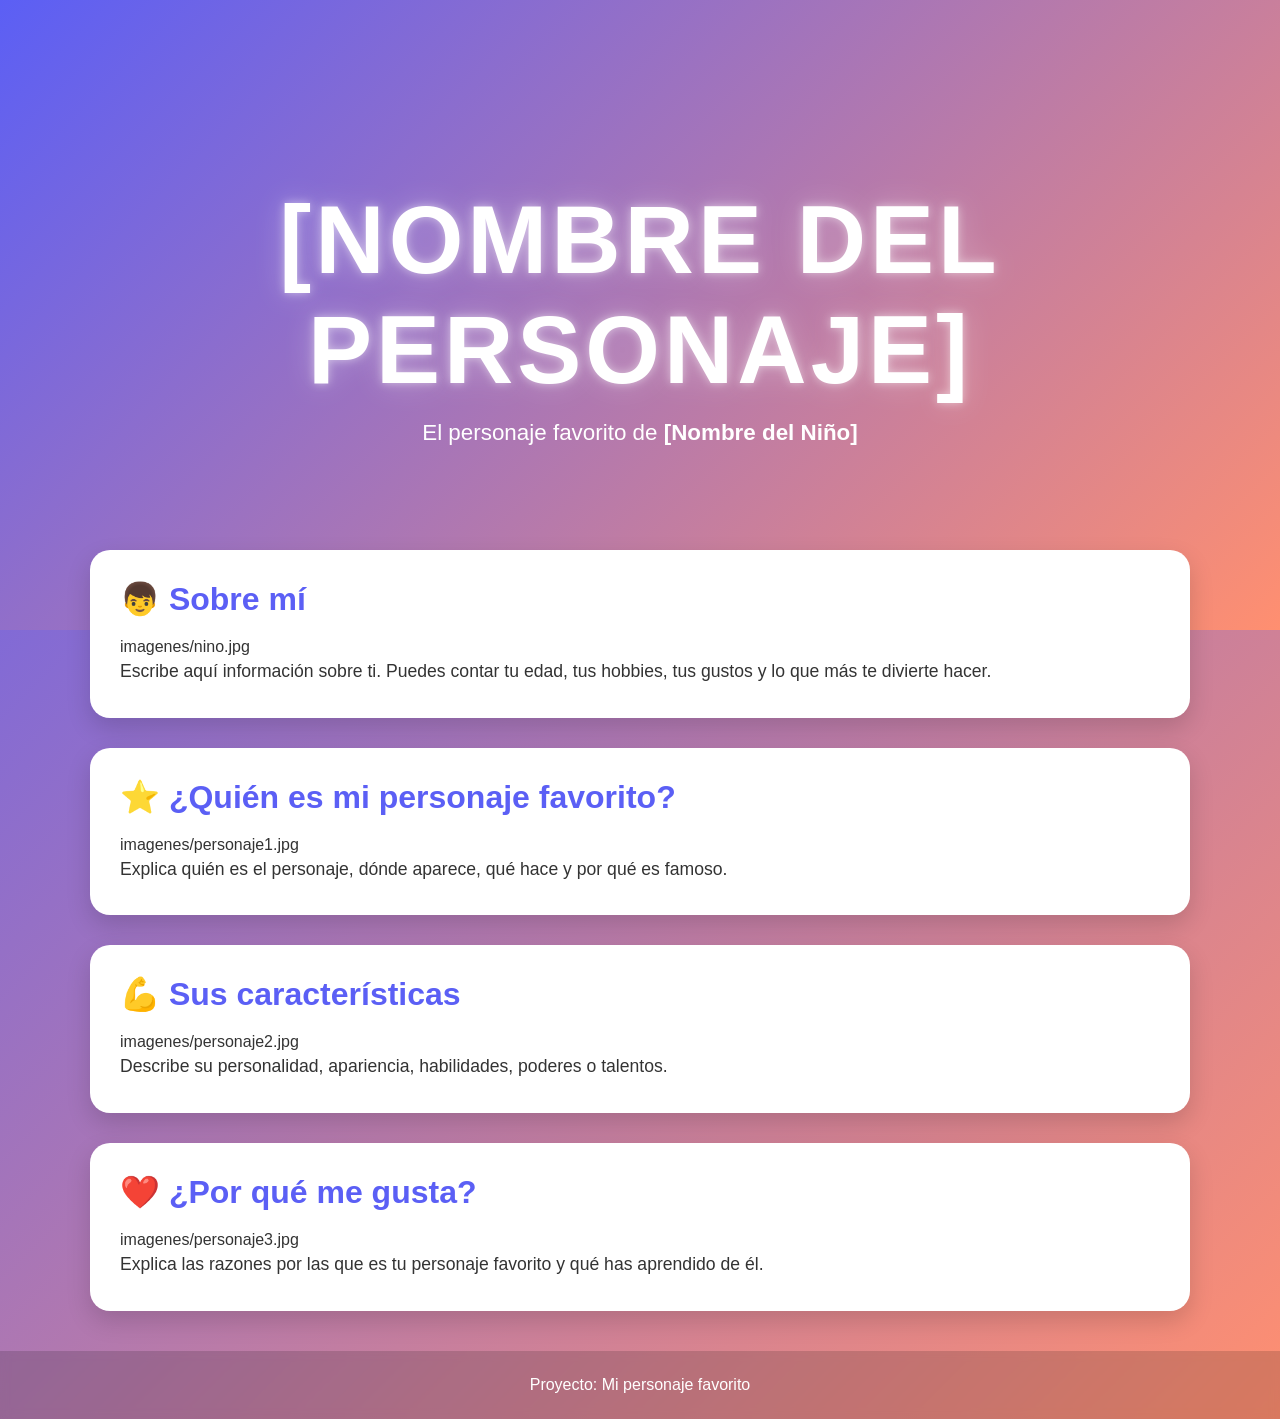
==== docs/personajeFavorito/index.html @ 67a4728e "Automated update" ====
<!DOCTYPE html>
<html lang="es">

<head>
    <meta charset="UTF-8">
    <meta name="viewport" content="width=device-width, initial-scale=1.0">
    <title>[Nombre del Personaje]</title>
    <link rel="stylesheet" href="style.css">
</head>

<body>

    <header class="hero">
        <div class="hero-content">
            <h1>[NOMBRE DEL PERSONAJE]</h1>
            <p>El personaje favorito de <strong>[Nombre del Niño]</strong></p>
        </div>
    </header>

    <main>

        <section class="card">
            <h2>👦 Sobre mí</h2>
            imagenes/nino.jpg

            <p>
                Escribe aquí información sobre ti.
                Puedes contar tu edad, tus hobbies,
                tus gustos y lo que más te divierte hacer.
            </p>
        </section>

        <section class="card">
            <h2>⭐ ¿Quién es mi personaje favorito?</h2>
            imagenes/personaje1.jpg

            <p>
                Explica quién es el personaje, dónde aparece,
                qué hace y por qué es famoso.
            </p>
        </section>

        <section class="card">
            <h2>💪 Sus características</h2>
            imagenes/personaje2.jpg

            <p>
                Describe su personalidad, apariencia,
                habilidades, poderes o talentos.
            </p>
        </section>

        <section class="card">
            <h2>❤️ ¿Por qué me gusta?</h2>
            imagenes/personaje3.jpg

            <p>
                Explica las razones por las que es tu personaje favorito
                y qué has aprendido de él.
            </p>
        </section>

    </main>

    <footer>
        <p>Proyecto: Mi personaje favorito</p>
    </footer>

</body>

</html>
---- docs/personajeFavorito/style.css ----
/*======================================
  PALETA DE COLORES
======================================*/
:root {
    --color-primario: #5b5ff5;
    --color-secundario: #ff8f70;
}

/*======================================
  CONFIGURACIÓN GENERAL
======================================*/
* {
    margin: 0;
    padding: 0;
    box-sizing: border-box;
}

body {
    font-family: "Segoe UI", Arial, sans-serif;

    background: linear-gradient(
        135deg,
        var(--color-primario),
        var(--color-secundario)
    );

    min-height: 100vh;
    color: #333;
}

/*======================================
  HERO
======================================*/
.hero {
    height: 70vh;

    display: flex;
    justify-content: center;
    align-items: center;

    text-align: center;

    background: linear-gradient(
        135deg,
        var(--color-primario),
        var(--color-secundario)
    );

    color: white;
}

.hero-content {
    animation: aparecer 1.5s ease;
}

.hero h1 {
    font-size: clamp(3rem, 8vw, 6rem);
    letter-spacing: 4px;
    text-transform: uppercase;

    text-shadow:
        0 0 10px rgba(255,255,255,.5),
        0 0 30px rgba(255,255,255,.3);

    animation: flotar 3s ease-in-out infinite;
}

.hero p {
    font-size: 1.4rem;
    margin-top: 15px;
}

/*======================================
  CONTENEDOR
======================================*/
main {
    width: 90%;
    max-width: 1100px;

    margin: -80px auto 40px;
}

/*======================================
  TARJETAS
======================================*/
.card {
    background: white;

    margin-bottom: 30px;
    padding: 30px;

    border-radius: 20px;

    box-shadow: 0 10px 25px rgba(0,0,0,.15);

    transition: .3s;
}

.card:hover {
    transform: translateY(-8px);
}

.card h2 {
    color: var(--color-primario);
    margin-bottom: 20px;
    font-size: 2rem;
}

.card img {
    width: 100%;
    max-width: 450px;

    display: block;
    margin: 20px auto;

    border-radius: 15px;

    transition: .4s;
}

.card img:hover {
    transform: scale(1.05);
}

.card p {
    font-size: 1.1rem;
    line-height: 1.8;
}

/*======================================
  FOOTER
======================================*/
footer {
    text-align: center;

    padding: 25px;

    color: white;

    background: rgba(0,0,0,.15);

    backdrop-filter: blur(5px);
}

/*======================================
  ANIMACIONES
======================================*/
@keyframes aparecer {
    from {
        opacity: 0;
        transform: translateY(40px);
    }

    to {
        opacity: 1;
        transform: translateY(0);
    }
}

@keyframes flotar {
    0% {
        transform: translateY(0);
    }

    50% {
        transform: translateY(-10px);
    }

    100% {
        transform: translateY(0);
    }
}

/*======================================
  RESPONSIVE
======================================*/
@media (max-width: 768px) {

    .hero {
        height: 55vh;
    }

    .hero p {
        font-size: 1rem;
    }

    .card {
        padding: 20px;
    }

    .card h2 {
        font-size: 1.5rem;
    }
}
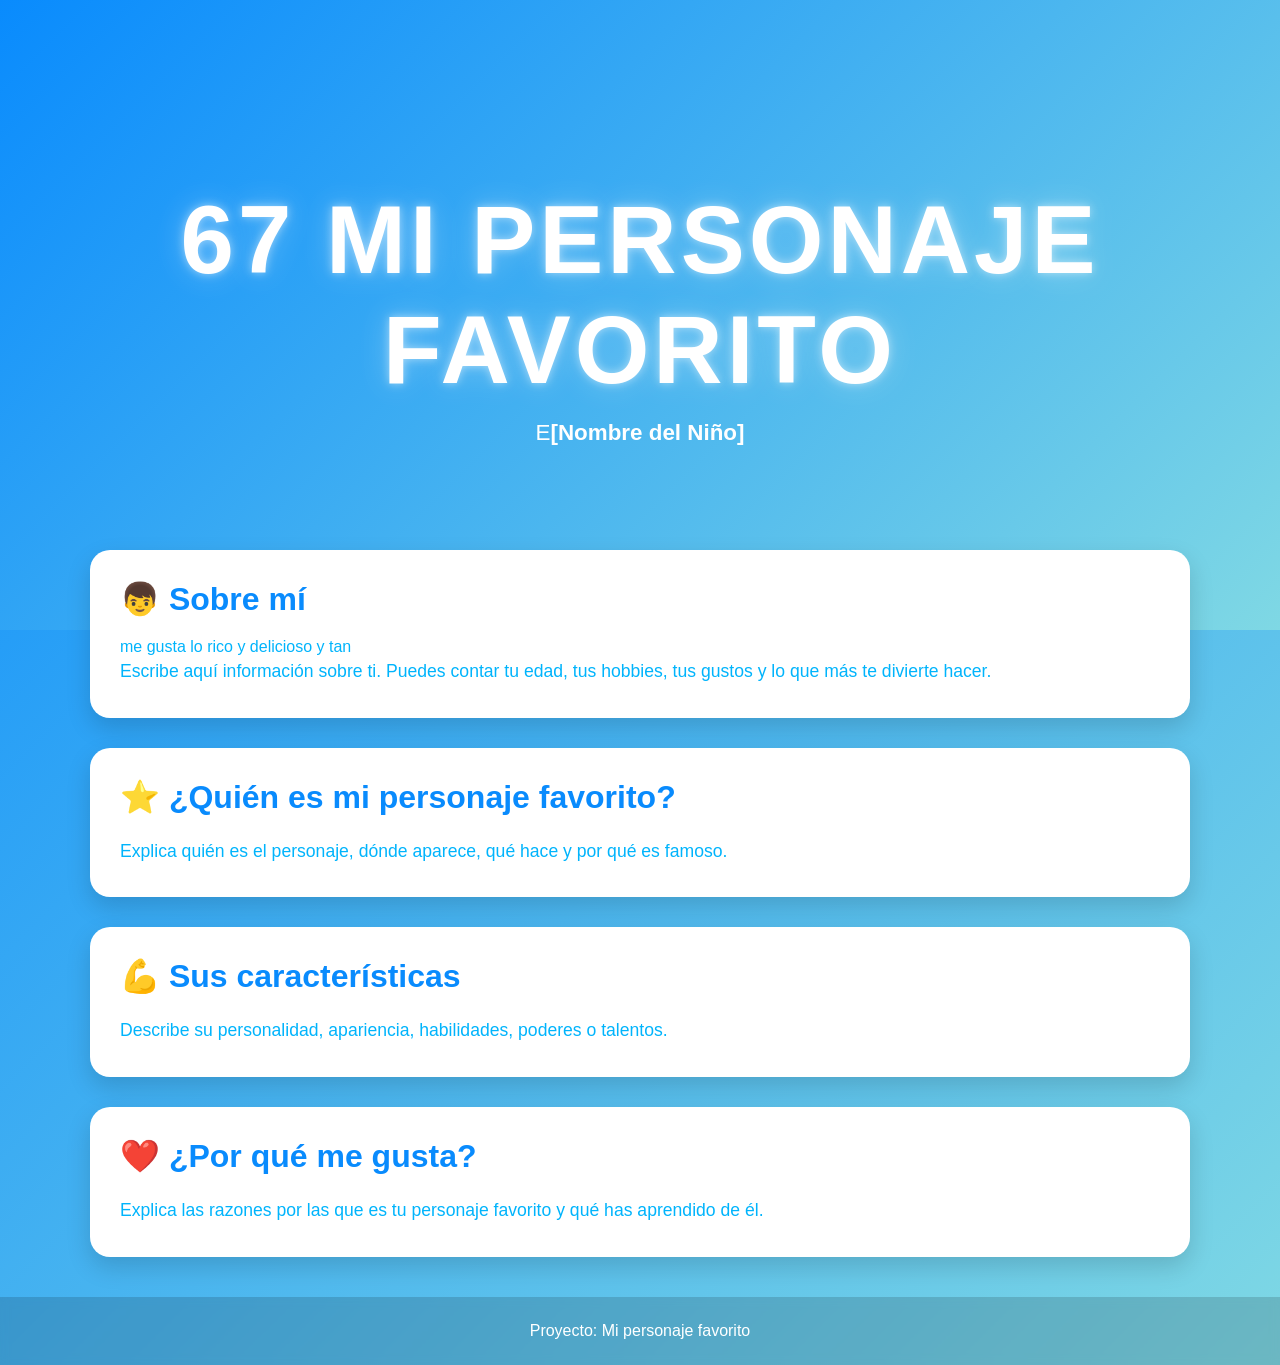
==== commit c9c1a059: "mi sorpresa" ====
--- a/docs/personajeFavorito/index.html
+++ b/docs/personajeFavorito/index.html
@@ -12,8 +12,8 @@
 
     <header class="hero">
         <div class="hero-content">
-            <h1>[NOMBRE DEL PERSONAJE]</h1>
-            <p>El personaje favorito de <strong>[Nombre del Niño]</strong></p>
+            <h1>67 MI Personaje favorito</h1>
+            <p>E<strong>[Nombre del Niño]</strong></p>
         </div>
     </header>
 
@@ -21,7 +21,7 @@
 
         <section class="card">
             <h2>👦 Sobre mí</h2>
-            imagenes/nino.jpg
+        me gusta lo rico y delicioso y tan
 
             <p>
                 Escribe aquí información sobre ti.
@@ -32,7 +32,7 @@
 
         <section class="card">
             <h2>⭐ ¿Quién es mi personaje favorito?</h2>
-            imagenes/personaje1.jpg
+            
 
             <p>
                 Explica quién es el personaje, dónde aparece,
@@ -42,7 +42,7 @@
 
         <section class="card">
             <h2>💪 Sus características</h2>
-            imagenes/personaje2.jpg
+            
 
             <p>
                 Describe su personalidad, apariencia,
@@ -52,7 +52,7 @@
 
         <section class="card">
             <h2>❤️ ¿Por qué me gusta?</h2>
-            imagenes/personaje3.jpg
+            
 
             <p>
                 Explica las razones por las que es tu personaje favorito
--- a/docs/personajeFavorito/style.css
+++ b/docs/personajeFavorito/style.css
@@ -2,8 +2,8 @@
   PALETA DE COLORES
 ======================================*/
 :root {
-    --color-primario: #5b5ff5;
-    --color-secundario: #ff8f70;
+    --color-primario: #098bfd;
+    --color-secundario: #7fd8e4;
 }
 
 /*======================================
@@ -21,11 +21,11 @@
     background: linear-gradient(
         135deg,
         var(--color-primario),
-        var(--color-secundario)
+        var(--color-secundario)         
     );
 
     min-height: 100vh;
-    color: #333;
+    color: #00b4fc;
 }
 
 /*======================================
